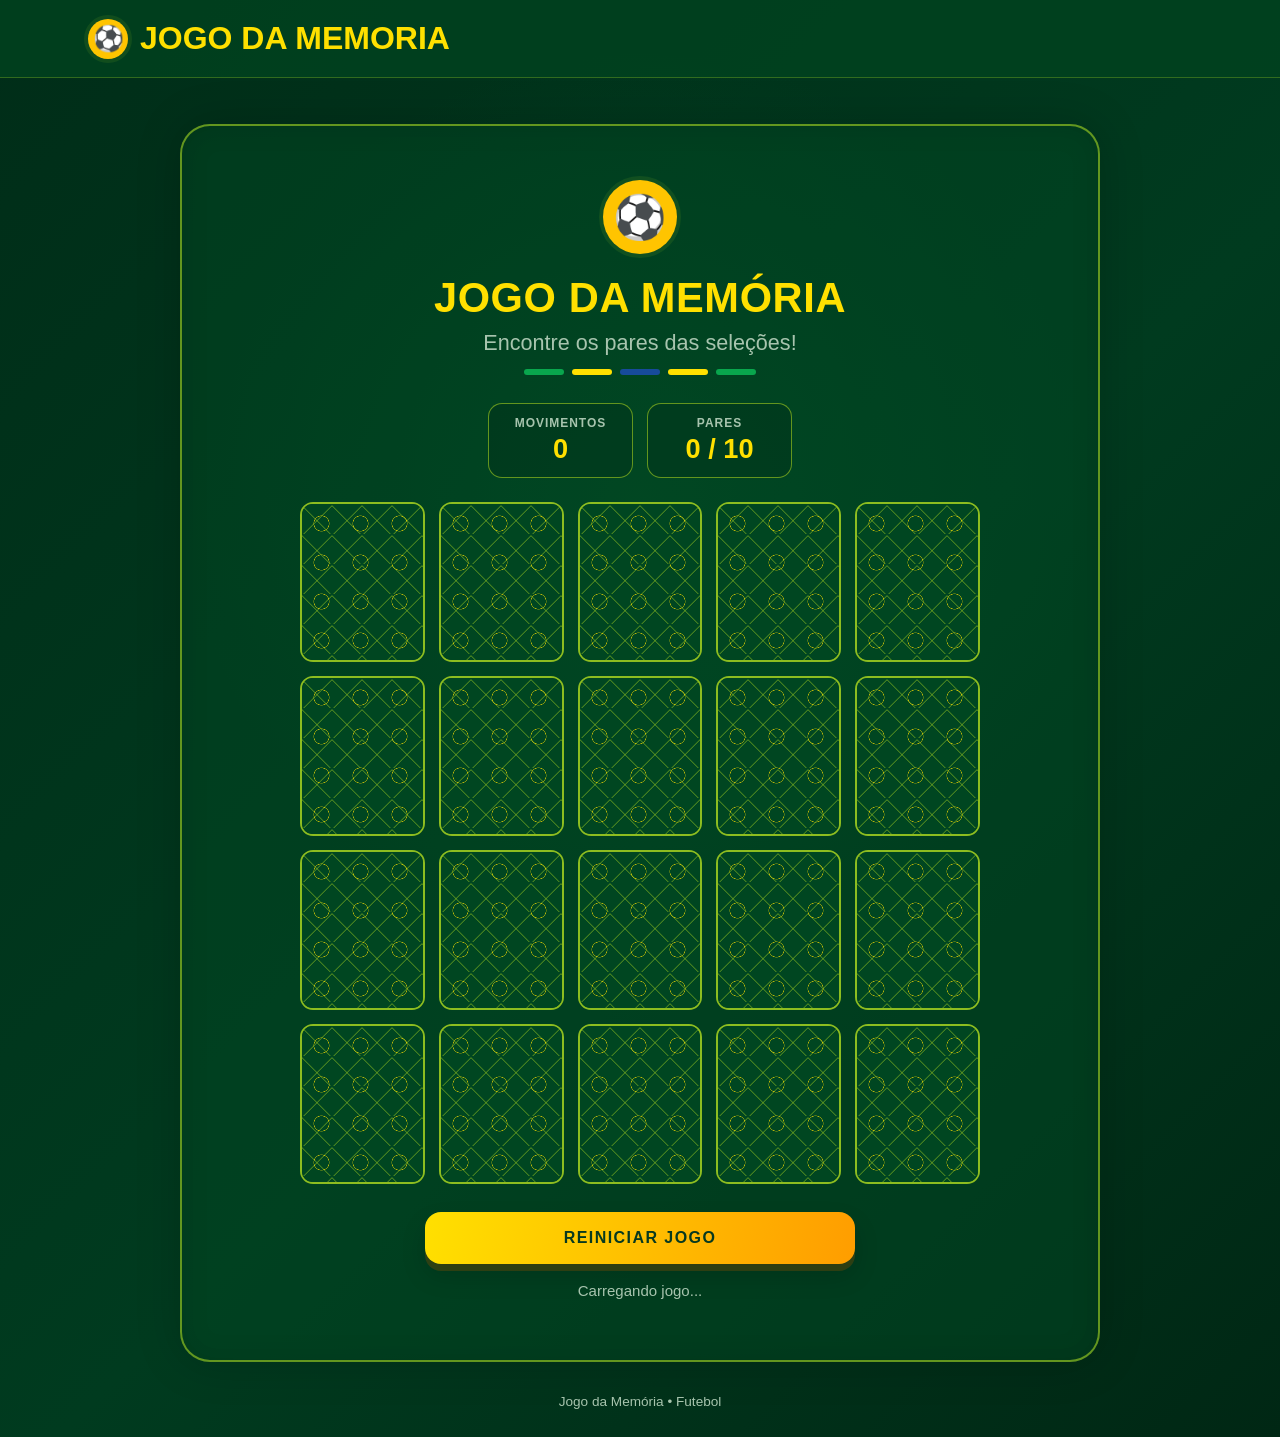
==== index.html @ 3e3c6818 "first commit" ====
<!DOCTYPE html>
<html lang="pt-BR">

<head>
    <meta charset="UTF-8">
    <meta name="viewport" content="width=device-width, initial-scale=1.0">

    <title>Jogo da Memória - Futebol</title>

    <link rel="stylesheet" href="./css/style.css">
    <script src="./js/script.js" defer></script>
</head>

<body>

    <header class="site-header">
        
        <div class="header-ball">⚽</div>
        <div class="brand">JOGO DA MEMORIA</div>

    </header>

    <main>

        <section class="game-panel">

            <div class="hero">

                <div class="hero-ball">⚽</div>

                <h1>Jogo da Memória</h1>

                <p class="subtitle">
                    Encontre os pares das seleções!
                </p>

                <div class="accent-line">
                    <span></span>
                    <span></span>
                    <span></span>
                    <span></span>
                    <span></span>
                    
                </div>

            </div>

            <div class="scoreboard">

                <div class="score">
                    <span class="score-label">
                        MOVIMENTOS
                    </span>

                    <strong id="moves">0</strong>
                </div>

                <div class="score">
                    <span class="score-label">
                        PARES
                    </span>

                    <strong id="pairs">0 / 5</strong>
                </div>

            </div>

            
            <div
                id="memory-grid"
                class="memory-grid">
            </div>

            <div class="actions">

                <button
                    id="restart"
                    class="restart">
                    Reiniciar jogo
                </button>

            </div>

            <p
                id="status"
                class="status">
                Carregando jogo...
            </p>

        </section>

    </main>

    <footer>
        Jogo da Memória • Futebol
    </footer>
    

</body>

</html>
---- css/style.css ----
:root {
    --green-950: #002d18;
    --green-900: #003b1f;
    --green-800: #005427;
    --green-700: #087a3b;
    --lime: #8dbd20;
    --yellow: #ffe000;
    --gold: #ffc400;
    --orange: #ff9d00;
    --text: #e1e9df;
    --muted: #a7c4ae;
    --line: rgba(141, 189, 32, 0.7);
    --card-size: min(16vw, 112px);
}


/* CONFIGURAÇÕES GERAIS */

* {
    box-sizing: border-box;
}

body {
    margin: 0;
    min-width: 320px;
    color: var(--text);

    background:
        radial-gradient(
            circle at 50% 35%,
            rgba(11, 117, 52, 0.28),
            transparent 40%
        ),
        linear-gradient(
            135deg,
            var(--green-950),
            var(--green-900) 55%,
            #002714
        );

    font-family: Arial, Helvetica, sans-serif;
}

button {
    font: inherit;
}


/* CABEÇALHO */

.site-header {
    display: flex;
    align-items: center;
    gap: 12px;
    min-height: 78px;
    padding: 16px clamp(20px, 7vw, 88px);
    border-bottom: 1px solid rgba(141, 189, 32, 0.35);
    background: rgba(0, 66, 31, 0.82);
}

.header-ball,.hero-ball {
    display: grid;
    place-items: center;
    border-radius: 50%;
    background: #ffc400;
    color: #17231d;
    box-shadow: 0 0 0 4px rgba(141, 189, 32, 0.12);
}

.header-ball {
    width: 40px;
    height: 40px;
    font-size: 25px;
}

.brand {
    font-size: clamp(1.3rem, 3vw, 2rem);
    font-weight: 900;
    color: var(--yellow);
}

.flag {
    font-size: 1.45rem;
}


/* CONTEÚDO PRINCIPAL */

main {
    width: min(100% - 32px, 920px);
    margin: 46px auto 32px;
}


/* PAINEL DO JOGO */

.game-panel {
    padding: clamp(24px, 5vw, 54px);
    border: 2px solid var(--line);
    border-radius: 30px;
    background: rgba(0, 70, 34, 0.56);
    box-shadow:
        0 0 45px rgba(0, 0, 0, 0.18),
        inset 0 0 28px rgba(0, 0, 0, 0.12);
}


/* HERO / TÍTULO */

.hero {
    text-align: center;
}

.hero-ball {
    width: 74px;
    height: 74px;
    margin: 0 auto 20px;
    font-size: 43px;
    background: var(--gold);
}

h1 {
    margin: 0;
    color: var(--yellow);
    font-size: clamp(1.8rem, 4vw, 2.6rem);
    font-weight: 900;
    letter-spacing: 0.015em;
    text-transform: uppercase;
}

.subtitle {
    margin: 8px 0 13px;
    color: var(--muted);
    font-size: clamp(1rem, 2.5vw, 1.35rem);
}


/* LINHA DECORATIVA */

.accent-line {
    display: flex;
    justify-content: center;
    gap: 8px;
    margin: 0 auto 28px;
}

.accent-line span {
    width: 40px;
    height: 6px;

    border-radius: 9px;
}

.accent-line span:nth-child(1),
.accent-line span:nth-child(5) {
    background: #09a64d;
}

.accent-line span:nth-child(2),
.accent-line span:nth-child(4) {
    background: var(--yellow);
}

.accent-line span:nth-child(3) {
    background: #174b9a;
}


/* PLACAR */

.scoreboard {
    display: flex;
    justify-content: center;
    gap: 14px;
    margin-bottom: 24px;
}

.score {
    min-width: 145px;
    padding: 12px 20px;
    border: 1px solid var(--line);
    border-radius: 14px;
    text-align: center;
    background: rgba(0, 43, 24, 0.35);
}

.score-label {
    display: block;
    color: var(--muted);
    font-size: 0.75rem;
    font-weight: 700;
    letter-spacing: 0.08em;
}

.score strong {
    display: block;
    margin-top: 3px;
    color: var(--yellow);
    font-size: 1.7rem;
}


/* TEXTO DE AJUDA */

.helper {
    margin: 0 0 18px;
    color: var(--muted);
    text-align: center;
    font-size: 0.95rem;
}


/* GRID DAS CARTAS */

.memory-grid {
    display: grid;
    grid-template-columns: repeat(5, minmax(0, 1fr));
    gap: clamp(7px, 1.8vw, 14px);
    max-width: 680px;
    margin: 0 auto;
}


/* CARTA */

.card {
    aspect-ratio: 0.78;
    min-width: 0;
    padding: 0;
    border: 2px solid var(--lime);
    border-radius: 13px;
    color: var(--text);
    cursor: pointer;
    perspective: 900px;
    background: transparent;
    transition:
        transform 160ms ease,
        filter 160ms ease;
}

.card:hover:not(:disabled) {
    filter: brightness(1.18);
    transform: translateY(-2px);
}

.card:active:not(:disabled) {
    transform: scale(0.97);
}

.card:focus-visible {
    outline: 3px solid #fff;
    outline-offset: 3px;
}

.card[disabled] {
    cursor: default;
}


/* PARTE INTERNA DA CARTA */

.card-inner {
    position: relative;
    width: 100%;
    height: 100%;
    transform-style: preserve-3d;
    transition: transform 240ms ease-out;
}

.card.is-flipped .card-inner,
.card.is-matched .card-inner {
    transform: rotateY(180deg);
}


/* FACES DA CARTA */

.card-face {
    position: absolute;
    inset: 0;
    display: grid;
    place-items: center;
    overflow: hidden;
    border-radius: 10px;
    backface-visibility: hidden;
}


/* VERSO DA CARTA */

.card-back {
    background-color: #004621;

    background-image:
        radial-gradient(
            circle,
            transparent 26%,
            rgba(255, 224, 0, .9) 27%,
            transparent 30%
        ),
        linear-gradient(
            45deg,
            transparent 46%,
            rgba(141, 189, 32, .7) 47%,
            transparent 49%
        ),
        linear-gradient(
            -45deg,
            transparent 46%,
            rgba(141, 189, 32, .7) 47%,
            transparent 49%
        );

    background-size:
        39px 39px,
        30px 30px,
        30px 30px;
}



/* FRENTE DA CARTA */

.card-front {
    transform: rotateY(180deg);
    padding: 6px;
    flex-direction: column;
    gap: 5px;
    background: #f4f0d9;
    color: #07391f;
}


/* ESCUDO */

.crest {
    display: grid;
    place-items: center;
    width:60px;
    height:60px;
    border: 2px solid currentColor;
    background: var(--crest-color, #1c7c40);
    color: #fff;
    font-size: clamp(0.9rem, 2.5vw, 1.4rem);
    font-weight: 900;
}

 
/* NOME DO PAÍS */

.country {
    max-width: 100%;
    overflow: hidden;
    font-size: clamp(0.55rem, 1.5vw, 0.82rem);
    font-weight: 900;
    text-overflow: ellipsis;
    text-transform: uppercase;
    white-space: nowrap;
}


/*CARTA ENCONTRADA */

.card.is-matched {
    border-color: var(--yellow);
    box-shadow:0 0 14px rgba(255, 224, 0, 0.45);
}

.card.is-matched .card-front {
    background: #fff2ad;
}


/* BOTÕES / AÇÕES */

.actions {
    display: flex;
    justify-content: center;
    margin-top: 28px;
}

.restart {
    width: min(100%, 430px);
    padding: 17px 22px;
    border: 0;
    border-radius: 16px;
    background:
     linear-gradient( 100deg, var(--yellow), var(--orange) );
    color: #07391f;
    cursor: pointer;
    font-weight: 900;
    letter-spacing: 0.09em;
    text-transform: uppercase;
    box-shadow:
        0 7px 0 rgba(140, 80, 0, 0.32),
        0 12px 24px rgba(0, 0, 0, .15);
    transition:
        transform 160ms ease,
        filter 160ms ease;
}

.restart:hover {
    filter: brightness(1.08);
}

.restart:active {
    transform: translateY(3px);

    box-shadow:
        0 4px 0 rgba(140, 80, 0, 0.32);
}


/* STATUS */

.status {
    min-height: 24px;
    margin: 18px 0 0;
    color: var(--muted);
    text-align: center;
    font-size: 0.94rem;
}


/* RODAPÉ */

footer {
    padding: 0 16px 28px;
    color: var(--muted);
    text-align: center;
    font-size: 0.85rem;
}


/* RESPONSIVIDADE */

@media (max-width: 520px) {

    .site-header {
        min-height: 64px;
        padding: 12px 18px;
    }

    .header-ball {
        width: 34px;
        height: 34px;
        font-size: 21px;
    }

    main {
        width: min(100% - 18px, 920px);
        margin-top: 20px;
    }

    .game-panel {
        padding: 24px 12px 28px;
        border-radius: 22px;
    }

    .score {
        min-width: 0;
        flex: 1;
        padding: 10px 8px;
    }

    .memory-grid {
        gap: 5px;
    }

    .card {
        border-radius: 9px;
    }

    .card-face {
        border-radius: 7px;
    }

    .card-front {
        padding: 3px;
        gap: 2px;
    }
}


/* REDUÇÃO DE MOVIMENTO */

@media (prefers-reduced-motion: reduce) {

    *,
    *::before,
    *::after {
        scroll-behavior: auto !important;
        transition-duration: 0.01ms !important;
    }
}
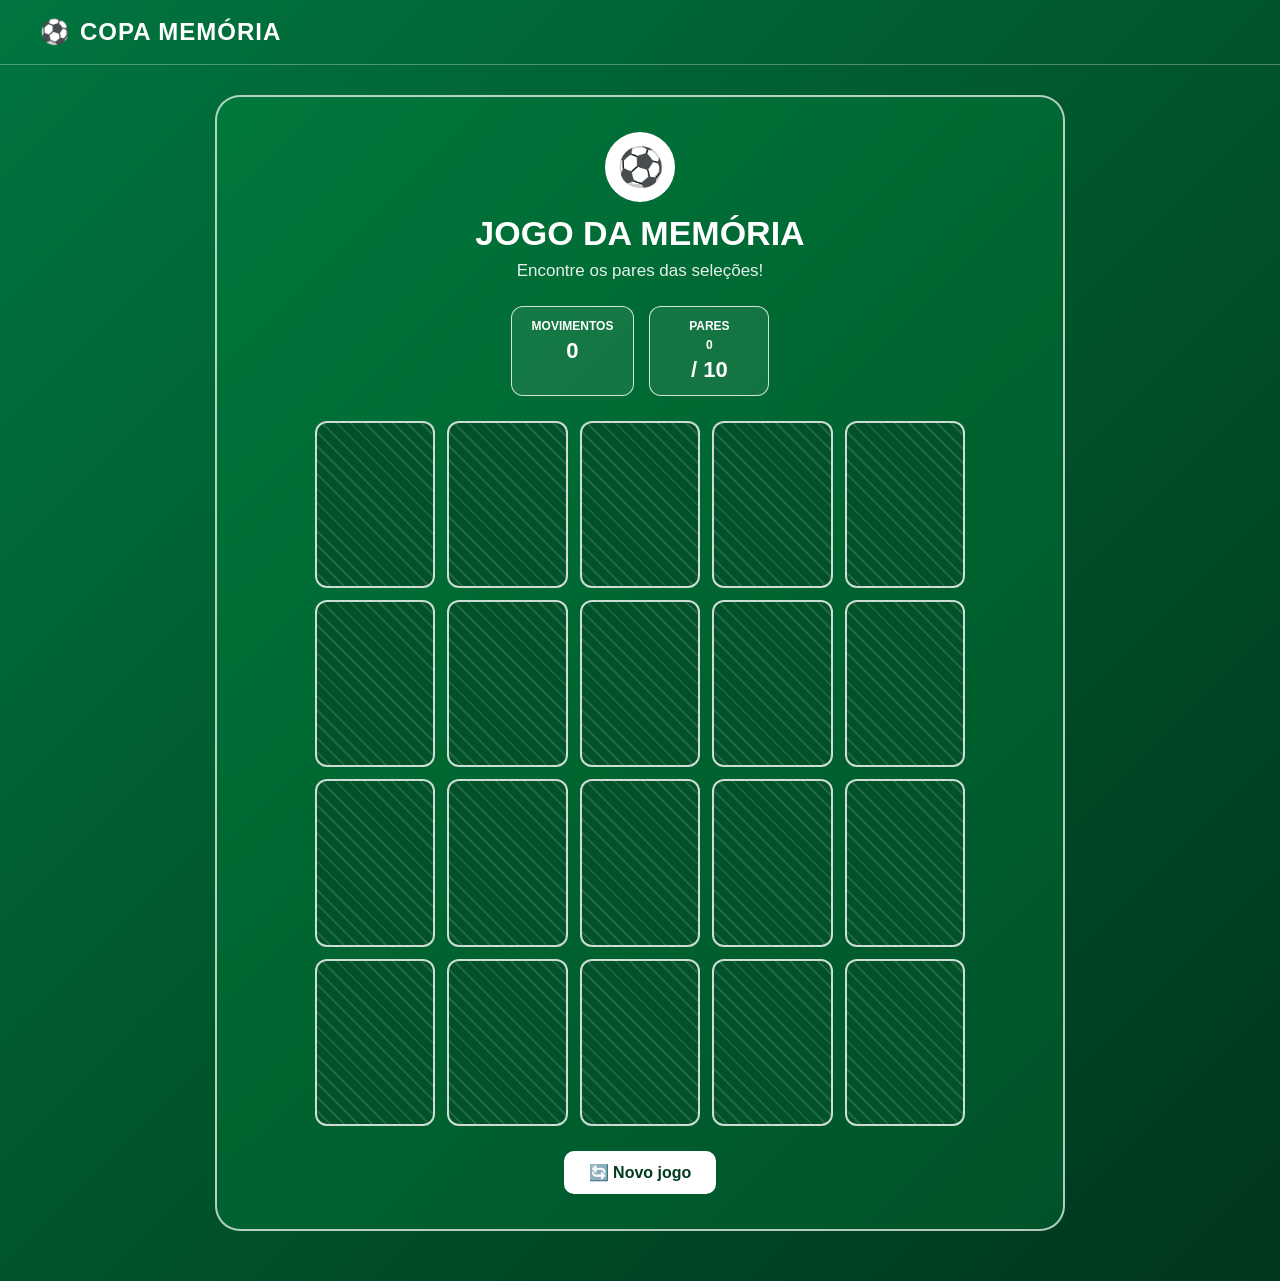
==== commit 4a454d0e: "segundo commit" ====
--- a/index.html
+++ b/index.html
@@ -1,101 +1,103 @@
 <!DOCTYPE html>
 <html lang="pt-BR">
-
 <head>
     <meta charset="UTF-8">
     <meta name="viewport" content="width=device-width, initial-scale=1.0">
 
-    <title>Jogo da Memória - Futebol</title>
+    <title>Copa Memória</title>
 
-    <link rel="stylesheet" href="./css/style.css">
-    <script src="./js/script.js" defer></script>
+    <link rel="stylesheet" href="css/style.css">
 </head>
 
 <body>
 
-    <header class="site-header">
-        
-        <div class="header-ball">⚽</div>
-        <div class="brand">JOGO DA MEMORIA</div>
-
+    <header>
+        <div class="logo">
+            ⚽
+            <span>COPA MEMÓRIA</span>
+        </div>
     </header>
 
     <main>
 
-        <section class="game-panel">
+        <section class="game-container">
 
-            <div class="hero">
+            <div class="titulo">
+                <div class="bola">⚽</div>
 
-                <div class="hero-ball">⚽</div>
+                <h1>JOGO DA MEMÓRIA</h1>
 
-                <h1>Jogo da Memória</h1>
+                <p>Encontre os pares das seleções!</p>
+            </div>
 
-                <p class="subtitle">
-                    Encontre os pares das seleções!
-                </p>
+            <div class="informacoes">
 
-                <div class="accent-line">
-                    <span></span>
-                    <span></span>
-                    <span></span>
-                    <span></span>
-                    <span></span>
-                    
+                <div class="info-box">
+                    <span>MOVIMENTOS</span>
+                    <strong id="movimentos">0</strong>
+                </div>
+
+                <div class="info-box">
+                    <span>PARES</span>
+                    <strong>
+                        <span id="pares">0</span> / 10
+                    </strong>
                 </div>
 
             </div>
 
-            <div class="scoreboard">
+            <div id="tabuleiro" class="tabuleiro"></div>
 
-                <div class="score">
-                    <span class="score-label">
-                        MOVIMENTOS
-                    </span>
-
-                    <strong id="moves">0</strong>
-                </div>
-
-                <div class="score">
-                    <span class="score-label">
-                        PARES
-                    </span>
-
-                    <strong id="pairs">0 / 5</strong>
-                </div>
-
-            </div>
-
-            
-            <div
-                id="memory-grid"
-                class="memory-grid">
-            </div>
-
-            <div class="actions">
-
-                <button
-                    id="restart"
-                    class="restart">
-                    Reiniciar jogo
-                </button>
-
-            </div>
-
-            <p
-                id="status"
-                class="status">
-                Carregando jogo...
-            </p>
+            <button id="novoJogo" class="botao">
+                🔄 Novo jogo
+            </button>
 
         </section>
 
     </main>
 
-    <footer>
-        Jogo da Memória • Futebol
-    </footer>
-    
+    <!-- Modal da pergunta -->
+    <div id="modalPergunta" class="modal">
+
+        <div class="modal-content">
+
+            <button id="fecharModal" class="fechar">
+                ×
+            </button>
+
+            <div id="perguntaConteudo"></div>
+
+        </div>
+
+    </div>
+
+    <!-- Tela final -->
+    <div id="modalFinal" class="modal">
+
+        <div class="modal-content final">
+
+            <div class="trofeu">
+                🏆
+            </div>
+
+            <h2>Parabéns!</h2>
+
+            <p>Você encontrou todos os pares!</p>
+
+            <p>
+                Movimentos:
+                <strong id="movimentosFinal">0</strong>
+            </p>
+
+            <button id="jogarNovamente" class="botao">
+                Jogar novamente
+            </button>
+
+        </div>
+
+    </div>
+
+    <script src="js/script.js"></script>
 
 </body>
-
-</html>
+</html>
--- a/css/style.css
+++ b/css/style.css
@@ -1,495 +1,441 @@
-:root {
-    --green-950: #002d18;
-    --green-900: #003b1f;
-    --green-800: #005427;
-    --green-700: #087a3b;
-    --lime: #8dbd20;
-    --yellow: #ffe000;
-    --gold: #ffc400;
-    --orange: #ff9d00;
-    --text: #e1e9df;
-    --muted: #a7c4ae;
-    --line: rgba(141, 189, 32, 0.7);
-    --card-size: min(16vw, 112px);
-}
-
-
-/* CONFIGURAÇÕES GERAIS */
-
 * {
+    margin: 0;
+    padding: 0;
     box-sizing: border-box;
 }
 
 body {
-    margin: 0;
-    min-width: 320px;
-    color: var(--text);
-
-    background:
-        radial-gradient(
-            circle at 50% 35%,
-            rgba(11, 117, 52, 0.28),
-            transparent 40%
-        ),
-        linear-gradient(
-            135deg,
-            var(--green-950),
-            var(--green-900) 55%,
-            #002714
-        );
-
     font-family: Arial, Helvetica, sans-serif;
-}
-
-button {
-    font: inherit;
-}
-
+    min-height: 100vh;
+    background: linear-gradient(
+        135deg,
+        #01753f,
+        #00552a,
+        #00361d
+    );
+    color: white;
+}
 
 /* CABEÇALHO */
 
-.site-header {
+header {
+    width: 100%;
+    padding: 18px 40px;
+    border-bottom: 1px solid rgba(255,255,255,0.3);
+}
+
+.logo {
     display: flex;
     align-items: center;
+    gap: 10px;
+    font-size: 24px;
+    font-weight: bold;
+}
+
+.logo span {
+    letter-spacing: 1px;
+}
+
+/* CONTAINER */
+
+main {
+    display: flex;
+    justify-content: center;
+    padding: 30px 15px 50px;
+}
+
+.game-container {
+
+    width: 100%;
+    max-width: 850px;
+    padding: 35px;
+    border: 2px solid rgba(255,255,255,0.7);
+    border-radius: 25px;
+    background: rgba(0, 150, 70, 0.25);
+    backdrop-filter: blur(5px);
+    text-align: center;
+}
+
+/* TÍTULO */
+
+.titulo {
+    margin-bottom: 25px;
+}
+
+.bola {
+    width: 70px;
+    height: 70px;
+    margin: 0 auto 12px;
+    display: flex;
+    align-items: center;
+    justify-content: center;
+    background: white;
+    color: #016131;
+    border-radius: 50%;
+    font-size: 38px;
+}
+
+.titulo h1 {
+    font-size: 34px;
+    margin-bottom: 8px;
+}
+
+.titulo p {
+    font-size: 17px;
+    opacity: 0.9;
+}
+
+/* INFORMAÇÕES */
+
+.informacoes {
+
+    display: flex;
+    justify-content: center;
+    gap: 15px;
+    margin-bottom: 25px;
+}
+
+.info-box {
+
+    min-width: 120px;
+    padding: 12px 20px;
+    border: 1px solid rgba(255,255,255,0.8);
+    border-radius: 12px;
+    background: rgba(255,255,255,0.08);
+}
+
+.info-box span {
+    display: block;
+    font-size: 12px;
+    font-weight: bold;
+    margin-bottom: 5px;
+}
+
+.info-box strong {
+    font-size: 22px;
+}
+
+/* TABULEIRO */
+
+.tabuleiro {
+
+    display: grid;
+    grid-template-columns: repeat(5, 1fr);
     gap: 12px;
-    min-height: 78px;
-    padding: 16px clamp(20px, 7vw, 88px);
-    border-bottom: 1px solid rgba(141, 189, 32, 0.35);
-    background: rgba(0, 66, 31, 0.82);
-}
-
-.header-ball,.hero-ball {
-    display: grid;
-    place-items: center;
-    border-radius: 50%;
-    background: #ffc400;
-    color: #17231d;
-    box-shadow: 0 0 0 4px rgba(141, 189, 32, 0.12);
-}
-
-.header-ball {
-    width: 40px;
-    height: 40px;
-    font-size: 25px;
-}
-
-.brand {
-    font-size: clamp(1.3rem, 3vw, 2rem);
-    font-weight: 900;
-    color: var(--yellow);
-}
-
-.flag {
-    font-size: 1.45rem;
-}
-
-
-/* CONTEÚDO PRINCIPAL */
-
-main {
-    width: min(100% - 32px, 920px);
-    margin: 46px auto 32px;
-}
-
-
-/* PAINEL DO JOGO */
-
-.game-panel {
-    padding: clamp(24px, 5vw, 54px);
-    border: 2px solid var(--line);
-    border-radius: 30px;
-    background: rgba(0, 70, 34, 0.56);
-    box-shadow:
-        0 0 45px rgba(0, 0, 0, 0.18),
-        inset 0 0 28px rgba(0, 0, 0, 0.12);
-}
-
-
-/* HERO / TÍTULO */
-
-.hero {
-    text-align: center;
-}
-
-.hero-ball {
-    width: 74px;
-    height: 74px;
-    margin: 0 auto 20px;
-    font-size: 43px;
-    background: var(--gold);
-}
-
-h1 {
-    margin: 0;
-    color: var(--yellow);
-    font-size: clamp(1.8rem, 4vw, 2.6rem);
-    font-weight: 900;
-    letter-spacing: 0.015em;
-    text-transform: uppercase;
-}
-
-.subtitle {
-    margin: 8px 0 13px;
-    color: var(--muted);
-    font-size: clamp(1rem, 2.5vw, 1.35rem);
-}
-
-
-/* LINHA DECORATIVA */
-
-.accent-line {
-    display: flex;
-    justify-content: center;
-    gap: 8px;
-    margin: 0 auto 28px;
-}
-
-.accent-line span {
-    width: 40px;
-    height: 6px;
-
-    border-radius: 9px;
-}
-
-.accent-line span:nth-child(1),
-.accent-line span:nth-child(5) {
-    background: #09a64d;
-}
-
-.accent-line span:nth-child(2),
-.accent-line span:nth-child(4) {
-    background: var(--yellow);
-}
-
-.accent-line span:nth-child(3) {
-    background: #174b9a;
-}
-
-
-/* PLACAR */
-
-.scoreboard {
-    display: flex;
-    justify-content: center;
-    gap: 14px;
-    margin-bottom: 24px;
-}
-
-.score {
-    min-width: 145px;
-    padding: 12px 20px;
-    border: 1px solid var(--line);
-    border-radius: 14px;
-    text-align: center;
-    background: rgba(0, 43, 24, 0.35);
-}
-
-.score-label {
-    display: block;
-    color: var(--muted);
-    font-size: 0.75rem;
-    font-weight: 700;
-    letter-spacing: 0.08em;
-}
-
-.score strong {
-    display: block;
-    margin-top: 3px;
-    color: var(--yellow);
-    font-size: 1.7rem;
-}
-
-
-/* TEXTO DE AJUDA */
-
-.helper {
-    margin: 0 0 18px;
-    color: var(--muted);
-    text-align: center;
-    font-size: 0.95rem;
-}
-
-
-/* GRID DAS CARTAS */
-
-.memory-grid {
-    display: grid;
-    grid-template-columns: repeat(5, minmax(0, 1fr));
-    gap: clamp(7px, 1.8vw, 14px);
-    max-width: 680px;
-    margin: 0 auto;
-}
-
-
-/* CARTA */
-
-.card {
-    aspect-ratio: 0.78;
-    min-width: 0;
-    padding: 0;
-    border: 2px solid var(--lime);
-    border-radius: 13px;
-    color: var(--text);
+    max-width: 650px;
+    margin: auto;
+}
+
+/* CARTAS */
+
+.carta {
+
+    aspect-ratio: 0.72;
+    perspective: 1000px;
     cursor: pointer;
-    perspective: 900px;
-    background: transparent;
-    transition:
-        transform 160ms ease,
-        filter 160ms ease;
-}
-
-.card:hover:not(:disabled) {
-    filter: brightness(1.18);
-    transform: translateY(-2px);
-}
-
-.card:active:not(:disabled) {
-    transform: scale(0.97);
-}
-
-.card:focus-visible {
-    outline: 3px solid #fff;
-    outline-offset: 3px;
-}
-
-.card[disabled] {
-    cursor: default;
-}
-
-
-/* PARTE INTERNA DA CARTA */
-
-.card-inner {
-    position: relative;
+}
+
+.carta-inner {
+
     width: 100%;
     height: 100%;
+    position: relative;
+    transition: transform 0.6s;
     transform-style: preserve-3d;
-    transition: transform 240ms ease-out;
-}
-
-.card.is-flipped .card-inner,
-.card.is-matched .card-inner {
+}
+
+.carta.virada .carta-inner {
     transform: rotateY(180deg);
 }
 
-
-/* FACES DA CARTA */
-
-.card-face {
+.carta-frente,
+.carta-verso {
+
     position: absolute;
+    width: 100%;
+    height: 100%;
+    backface-visibility: hidden;
+    border-radius: 12px;
+    border: 2px solid rgba(255,255,255,0.8);
+}
+
+/* verso */
+
+.carta-verso {
+
+    background:
+        repeating-linear-gradient(
+            45deg,
+            transparent,
+            transparent 8px,
+            rgba(255,255,255,0.12) 8px,
+            rgba(255,255,255,0.12) 10px
+        ),
+        #015228;
+
+    display: flex;
+    align-items: center;
+    justify-content: center;
+    font-size: 30px;
+}
+
+/* frente */
+
+.carta-frente {
+
+    background: white;
+    transform: rotateY(180deg);
+    display: flex;
+    flex-direction: column;
+    align-items: center;
+    justify-content: center;
+    padding: 8px;
+    color: #003017;
+}
+
+.carta-frente img {
+
+    width: 75%;
+    max-height: 65%;
+    object-fit: contain;
+    margin-bottom: 7px;
+}
+
+.carta-frente span {
+
+    font-size: 13px;
+    font-weight: bold;
+}
+
+/* par encontrado */
+
+.carta.encontrada .carta-frente {
+    border: 3px solid #ffe600;
+}
+
+/* BOTÃO */
+
+.botao {
+
+    margin-top: 25px;
+    border: none;
+    padding: 12px 25px;
+    border-radius: 10px;
+    background: white;
+    color: #003a1f;
+    font-weight: bold;
+    font-size: 16px;
+    cursor: pointer;
+    transition: 0.2s;
+}
+
+.botao:hover {
+
+    transform: scale(1.05);
+    background: #f0f0f0;
+}
+
+/* MODAL */
+
+.modal {
+
+    position: fixed;
     inset: 0;
+    background: rgba(0,0,0,0.65);
+    display: none;
+    align-items: center;
+    justify-content: center;
+    padding: 20px;
+    z-index: 1000;
+}
+
+.modal.ativo {
+    display: flex;
+}
+
+.modal-content {
+
+    width: 100%;
+    max-width: 500px;
+    background: white;
+    color: #222;
+    border-radius: 20px;
+    padding: 30px;
+    text-align: center;
+    position: relative;
+    animation: aparecer 0.3s ease;
+}
+
+@keyframes aparecer {
+
+    from {
+        opacity: 0;
+        transform: scale(0.8);
+    }
+
+    to {
+        opacity: 1;
+        transform: scale(1);
+    }
+
+}
+
+.fechar {
+
+    position: absolute;
+    top: 10px;
+    right: 15px;
+    border: none;
+    background: none;
+    font-size: 30px;
+    cursor: pointer;
+    color: #555;
+}
+
+.pergunta-imagem {
+
+    width: 80px;
+    height: 80px;
+    object-fit: contain;
+    margin-bottom: 10px;
+}
+
+.modal-content h2 {
+
+    color: #014224;
+    margin-bottom: 15px;
+}
+
+.pergunta {
+
+    font-size: 19px;
+    font-weight: bold;
+    margin-bottom: 20px;
+}
+
+.opcoes {
+
     display: grid;
-    place-items: center;
-    overflow: hidden;
+    gap: 10px;
+}
+
+.opcao {
+
+    padding: 12px;
+    border: 2px solid #008f4c;
     border-radius: 10px;
-    backface-visibility: hidden;
-}
-
-
-/* VERSO DA CARTA */
-
-.card-back {
-    background-color: #004621;
-
-    background-image:
-        radial-gradient(
-            circle,
-            transparent 26%,
-            rgba(255, 224, 0, .9) 27%,
-            transparent 30%
-        ),
-        linear-gradient(
-            45deg,
-            transparent 46%,
-            rgba(141, 189, 32, .7) 47%,
-            transparent 49%
-        ),
-        linear-gradient(
-            -45deg,
-            transparent 46%,
-            rgba(141, 189, 32, .7) 47%,
-            transparent 49%
-        );
-
-    background-size:
-        39px 39px,
-        30px 30px,
-        30px 30px;
-}
-
-
-
-/* FRENTE DA CARTA */
-
-.card-front {
-    transform: rotateY(180deg);
-    padding: 6px;
-    flex-direction: column;
-    gap: 5px;
-    background: #f4f0d9;
-    color: #07391f;
-}
-
-
-/* ESCUDO */
-
-.crest {
-    display: grid;
-    place-items: center;
-    width:60px;
-    height:60px;
-    border: 2px solid currentColor;
-    background: var(--crest-color, #1c7c40);
-    color: #fff;
-    font-size: clamp(0.9rem, 2.5vw, 1.4rem);
-    font-weight: 900;
-}
-
- 
-/* NOME DO PAÍS */
-
-.country {
-    max-width: 100%;
-    overflow: hidden;
-    font-size: clamp(0.55rem, 1.5vw, 0.82rem);
-    font-weight: 900;
-    text-overflow: ellipsis;
-    text-transform: uppercase;
-    white-space: nowrap;
-}
-
-
-/*CARTA ENCONTRADA */
-
-.card.is-matched {
-    border-color: var(--yellow);
-    box-shadow:0 0 14px rgba(255, 224, 0, 0.45);
-}
-
-.card.is-matched .card-front {
-    background: #fff2ad;
-}
-
-
-/* BOTÕES / AÇÕES */
-
-.actions {
-    display: flex;
-    justify-content: center;
-    margin-top: 28px;
-}
-
-.restart {
-    width: min(100%, 430px);
-    padding: 17px 22px;
-    border: 0;
-    border-radius: 16px;
-    background:
-     linear-gradient( 100deg, var(--yellow), var(--orange) );
-    color: #07391f;
+    background: white;
+    color: #008f4c;
     cursor: pointer;
-    font-weight: 900;
-    letter-spacing: 0.09em;
-    text-transform: uppercase;
-    box-shadow:
-        0 7px 0 rgba(140, 80, 0, 0.32),
-        0 12px 24px rgba(0, 0, 0, .15);
-    transition:
-        transform 160ms ease,
-        filter 160ms ease;
-}
-
-.restart:hover {
-    filter: brightness(1.08);
-}
-
-.restart:active {
-    transform: translateY(3px);
-
-    box-shadow:
-        0 4px 0 rgba(140, 80, 0, 0.32);
-}
-
-
-/* STATUS */
-
-.status {
-    min-height: 24px;
-    margin: 18px 0 0;
-    color: var(--muted);
-    text-align: center;
-    font-size: 0.94rem;
-}
-
-
-/* RODAPÉ */
-
-footer {
-    padding: 0 16px 28px;
-    color: var(--muted);
-    text-align: center;
-    font-size: 0.85rem;
-}
-
-
-/* RESPONSIVIDADE */
-
-@media (max-width: 520px) {
-
-    .site-header {
-        min-height: 64px;
-        padding: 12px 18px;
-    }
-
-    .header-ball {
-        width: 34px;
-        height: 34px;
-        font-size: 21px;
-    }
-
-    main {
-        width: min(100% - 18px, 920px);
-        margin-top: 20px;
-    }
-
-    .game-panel {
-        padding: 24px 12px 28px;
-        border-radius: 22px;
-    }
-
-    .score {
-        min-width: 0;
-        flex: 1;
-        padding: 10px 8px;
-    }
-
-    .memory-grid {
-        gap: 5px;
-    }
-
-    .card {
-        border-radius: 9px;
-    }
-
-    .card-face {
-        border-radius: 7px;
-    }
-
-    .card-front {
-        padding: 3px;
-        gap: 2px;
-    }
-}
-
-
-/* REDUÇÃO DE MOVIMENTO */
-
-@media (prefers-reduced-motion: reduce) {
-
-    *,
-    *::before,
-    *::after {
-        scroll-behavior: auto !important;
-        transition-duration: 0.01ms !important;
-    }
+    font-size: 16px;
+    font-weight: bold;
+    transition: 0.2s;
+}
+
+.opcao:hover {
+
+    background: #008f4c;
+    color: white;
+}
+
+.resultado {
+
+    margin-top: 15px;
+    padding: 12px;
+    border-radius: 10px;
+    font-weight: bold;
+}
+
+.correto {
+
+    background: #d4edda;
+    color: #155724;
+}
+
+.errado {
+
+    background: #f8d7da;
+    color: #721c24;
+}
+
+.curiosidade {
+
+    margin-top: 15px;
+    padding: 12px;
+    background: #fff8d6;
+    border-radius: 10px;
+    color: #664d00;
+    font-size: 14px;
+}
+
+
+.trofeu {
+
+    font-size: 65px;
+    margin-bottom: 10px;
+}
+
+.final h2 {
+
+    font-size: 30px;
+    color: #036336;
+    margin-bottom: 10px;
+}
+
+.final p {
+
+    margin-bottom: 10px;
+    font-size: 17px;
+}
+
+
+
+@media (max-width: 700px) {
+
+    header {
+        padding: 15px 20px;
+    }
+
+    .logo {
+        font-size: 20px;
+    }
+
+    .game-container {
+        padding: 20px 15px;
+    }
+
+    .titulo h1 {
+        font-size: 27px;
+    }
+
+    .tabuleiro {
+        grid-template-columns: repeat(4, 1fr);
+        gap: 8px;
+    }
+
+    .carta-frente span {
+        font-size: 10px;
+    }
+
+}
+
+@media (max-width: 450px) {
+
+    .tabuleiro {
+        grid-template-columns: repeat(3, 1fr);
+    }
+
+    .informacoes {
+        gap: 8px;
+    }
+
+    .info-box {
+        min-width: 100px;
+        padding: 10px;
+    }
+
+    .info-box strong {
+        font-size: 18px;
+    }
+
 }
